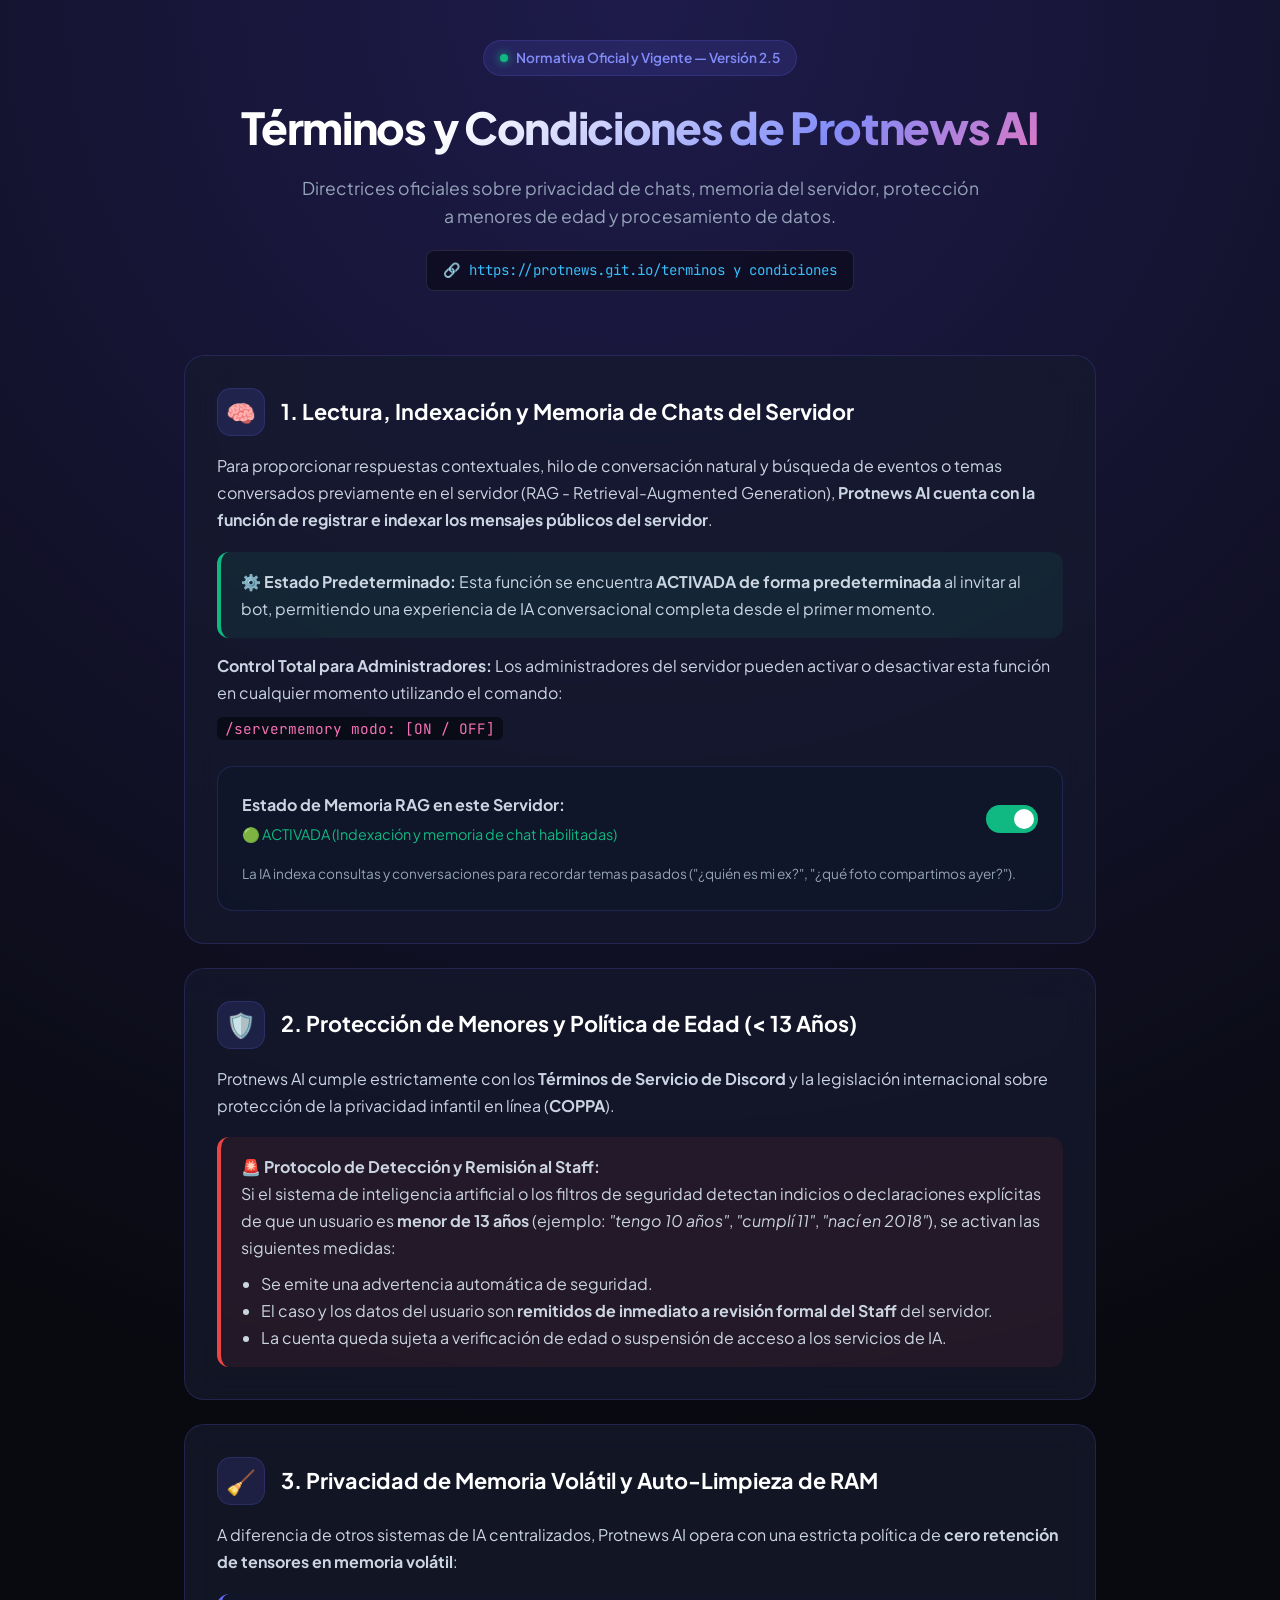
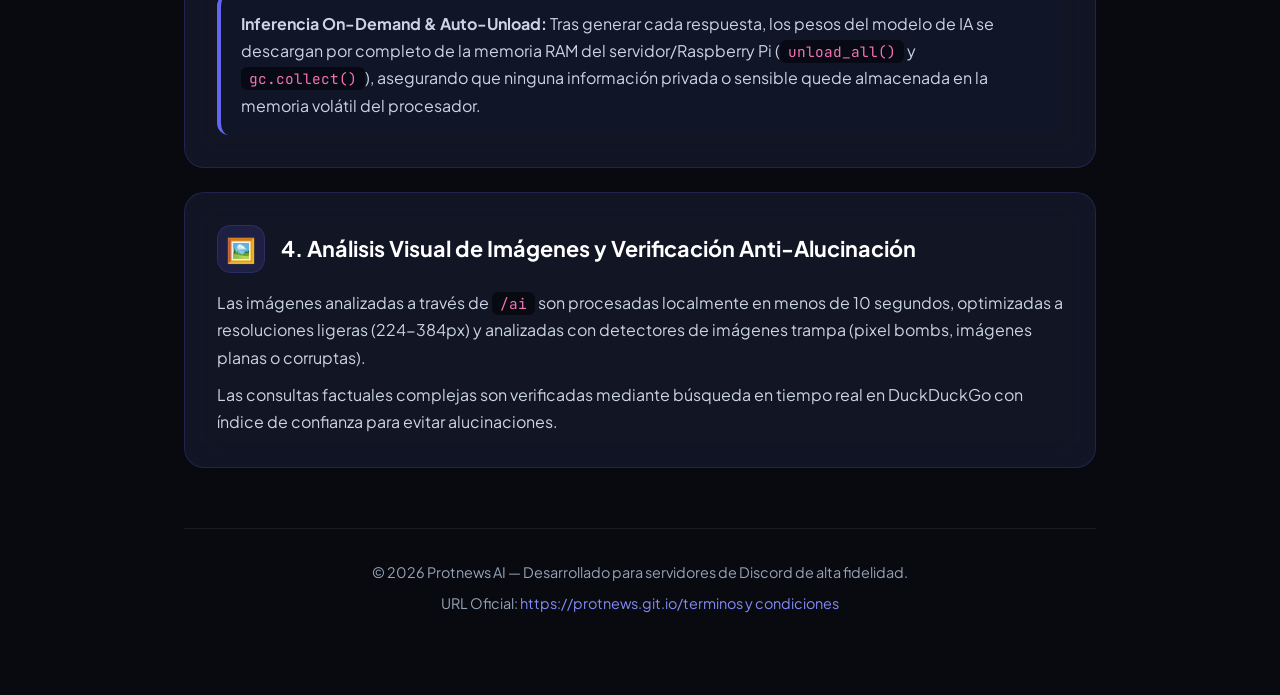
==== terminos/index.html @ dd557919 "docs: agregar pagina oficial de terminos y condiciones de Protnews AI" ====
<!DOCTYPE html>
<html lang="es">
<head>
  <meta charset="UTF-8">
  <meta name="viewport" content="width=device-width, initial-scale=1.0">
  <title>Términos y Condiciones — Protnews AI</title>
  <meta name="description" content="Términos y Condiciones de Uso, Privacidad, Memoria del Servidor y Protección a Menores de Protnews AI.">
  <link rel="preconnect" href="https://fonts.googleapis.com">
  <link rel="preconnect" href="https://fonts.gstatic.com" crossorigin>
  <link href="https://fonts.googleapis.com/css2?family=Plus+Jakarta+Sans:wght@400;500;600;700;800&family=JetBrains+Mono:wght@400;600&display=swap" rel="stylesheet">
  <style>
    :root {
      --bg-dark: #090a10;
      --bg-card: rgba(22, 27, 46, 0.7);
      --bg-card-hover: rgba(30, 37, 64, 0.85);
      --border-color: rgba(99, 102, 241, 0.2);
      --border-glow: rgba(99, 102, 241, 0.45);
      --primary: #6366f1;
      --primary-glow: #818cf8;
      --accent: #ec4899;
      --accent-glow: #f472b6;
      --text-main: #f8fafc;
      --text-muted: #94a3b8;
      --success: #10b981;
      --warning: #f59e0b;
      --danger: #ef4444;
    }

    * {
      box-sizing: border-box;
      margin: 0;
      padding: 0;
    }

    body {
      font-family: 'Plus Jakarta Sans', sans-serif;
      background: radial-gradient(circle at 50% 0%, #1e1b4b 0%, var(--bg-dark) 60%);
      color: var(--text-main);
      min-height: 100vh;
      line-height: 1.6;
      padding-bottom: 80px;
    }

    .container {
      max-width: 960px;
      margin: 0 auto;
      padding: 0 24px;
    }

    /* Navbar / Header */
    header {
      padding: 40px 0 24px;
      text-align: center;
      position: relative;
    }

    .badge {
      display: inline-flex;
      align-items: center;
      gap: 8px;
      background: rgba(99, 102, 241, 0.15);
      border: 1px solid var(--border-color);
      padding: 6px 16px;
      border-radius: 9999px;
      font-size: 0.85rem;
      font-weight: 600;
      color: var(--primary-glow);
      margin-bottom: 16px;
      backdrop-filter: blur(8px);
    }

    .badge-dot {
      width: 8px;
      height: 8px;
      background: var(--success);
      border-radius: 50%;
      box-shadow: 0 0 10px var(--success);
    }

    h1 {
      font-size: 2.75rem;
      font-weight: 800;
      letter-spacing: -0.03em;
      background: linear-gradient(135deg, #ffffff 30%, var(--primary-glow) 70%, var(--accent-glow) 100%);
      -webkit-background-clip: text;
      -webkit-text-fill-color: transparent;
      margin-bottom: 12px;
    }

    .subtitle {
      color: var(--text-muted);
      font-size: 1.1rem;
      max-width: 680px;
      margin: 0 auto 20px;
    }

    .official-url {
      font-family: 'JetBrains Mono', monospace;
      font-size: 0.88rem;
      background: rgba(0, 0, 0, 0.4);
      border: 1px solid rgba(255, 255, 255, 0.1);
      padding: 8px 16px;
      border-radius: 8px;
      color: #38bdf8;
      display: inline-block;
    }

    /* Policy Grid & Cards */
    .grid {
      display: flex;
      flex-direction: column;
      gap: 24px;
      margin-top: 40px;
    }

    .card {
      background: var(--bg-card);
      border: 1px solid var(--border-color);
      border-radius: 20px;
      padding: 32px;
      backdrop-filter: blur(16px);
      transition: all 0.25s ease;
      position: relative;
      overflow: hidden;
    }

    .card:hover {
      border-color: var(--border-glow);
      background: var(--bg-card-hover);
      box-shadow: 0 12px 30px -10px rgba(99, 102, 241, 0.2);
    }

    .card-header {
      display: flex;
      align-items: center;
      gap: 16px;
      margin-bottom: 16px;
    }

    .card-icon {
      width: 48px;
      height: 48px;
      border-radius: 14px;
      display: flex;
      align-items: center;
      justify-content: center;
      font-size: 1.5rem;
      background: rgba(99, 102, 241, 0.15);
      border: 1px solid var(--border-color);
    }

    .card-title {
      font-size: 1.35rem;
      font-weight: 700;
      color: #ffffff;
    }

    .card-content {
      color: #cbd5e1;
      font-size: 1rem;
      line-height: 1.7;
    }

    .highlight-box {
      margin-top: 18px;
      padding: 16px 20px;
      border-radius: 12px;
      background: rgba(15, 23, 42, 0.6);
      border-left: 4px solid var(--primary);
    }

    .highlight-box.warning {
      border-left-color: var(--warning);
      background: rgba(245, 158, 11, 0.08);
    }

    .highlight-box.danger {
      border-left-color: var(--danger);
      background: rgba(239, 68, 68, 0.08);
    }

    .highlight-box.success {
      border-left-color: var(--success);
      background: rgba(16, 185, 129, 0.08);
    }

    code {
      font-family: 'JetBrains Mono', monospace;
      background: rgba(0, 0, 0, 0.5);
      color: #f472b6;
      padding: 2px 8px;
      border-radius: 6px;
      font-size: 0.9em;
    }

    /* Interactive Simulator */
    .simulator {
      background: rgba(15, 23, 42, 0.8);
      border: 1px solid var(--border-color);
      border-radius: 16px;
      padding: 24px;
      margin-top: 24px;
    }

    .sim-header {
      display: flex;
      justify-content: space-between;
      align-items: center;
      margin-bottom: 16px;
    }

    .toggle-switch {
      position: relative;
      display: inline-block;
      width: 52px;
      height: 28px;
    }

    .toggle-switch input {
      opacity: 0;
      width: 0;
      height: 0;
    }

    .slider {
      position: absolute;
      cursor: pointer;
      top: 0;
      left: 0;
      right: 0;
      bottom: 0;
      background-color: #334155;
      transition: .3s;
      border-radius: 34px;
    }

    .slider:before {
      position: absolute;
      content: "";
      height: 20px;
      width: 20px;
      left: 4px;
      bottom: 4px;
      background-color: white;
      transition: .3s;
      border-radius: 50%;
    }

    input:checked + .slider {
      background-color: var(--success);
    }

    input:checked + .slider:before {
      transform: translateX(24px);
    }

    /* Footer */
    footer {
      text-align: center;
      margin-top: 60px;
      color: var(--text-muted);
      font-size: 0.9rem;
      border-top: 1px solid rgba(255, 255, 255, 0.08);
      padding-top: 32px;
    }

    footer a {
      color: var(--primary-glow);
      text-decoration: none;
    }

    footer a:hover {
      text-decoration: underline;
    }
  </style>
</head>
<body>

  <div class="container">
    <header>
      <div class="badge">
        <span class="badge-dot"></span>
        Normativa Oficial y Vigente — Versión 2.5
      </div>
      <h1>Términos y Condiciones de Protnews AI</h1>
      <p class="subtitle">
        Directrices oficiales sobre privacidad de chats, memoria del servidor, protección a menores de edad y procesamiento de datos.
      </p>
      <div class="official-url">
        🔗 https://protnews.git.io/terminos y condiciones
      </div>
    </header>

    <div class="grid">

      <!-- Cláusula 1: Memoria e Indexación de Chats (RAG) -->
      <article class="card">
        <div class="card-header">
          <div class="card-icon">🧠</div>
          <h2 class="card-title">1. Lectura, Indexación y Memoria de Chats del Servidor</h2>
        </div>
        <div class="card-content">
          <p>
            Para proporcionar respuestas contextuales, hilo de conversación natural y búsqueda de eventos o temas conversados previamente en el servidor (RAG - Retrieval-Augmented Generation), <strong>Protnews AI cuenta con la función de registrar e indexar los mensajes públicos del servidor</strong>.
          </p>
          
          <div class="highlight-box success">
            <strong>⚙️ Estado Predeterminado:</strong> Esta función se encuentra <strong>ACTIVADA de forma predeterminada</strong> al invitar al bot, permitiendo una experiencia de IA conversacional completa desde el primer momento.
          </div>

          <p style="margin-top: 14px;">
            <strong>Control Total para Administradores:</strong> Los administradores del servidor pueden activar o desactivar esta función en cualquier momento utilizando el comando:
          </p>
          <p style="margin-top: 8px;">
            <code>/servermemory modo: [ON / OFF]</code>
          </p>

          <!-- Simulador interactivo -->
          <div class="simulator">
            <div class="sim-header">
              <div>
                <strong>Estado de Memoria RAG en este Servidor:</strong>
                <div id="sim-status" style="color: var(--success); font-size: 0.9rem; margin-top: 4px;">
                  🟢 ACTIVADA (Indexación y memoria de chat habilitadas)
                </div>
              </div>
              <label class="toggle-switch">
                <input type="checkbox" id="sim-toggle" checked onchange="toggleSimMemory(this)">
                <span class="slider"></span>
              </label>
            </div>
            <p style="font-size: 0.85rem; color: var(--text-muted);" id="sim-desc">
              La IA indexa consultas y conversaciones para recordar temas pasados ("¿quién es mi ex?", "¿qué foto compartimos ayer?").
            </p>
          </div>
        </div>
      </article>

      <!-- Cláusula 2: Protección a Menores de 13 Años -->
      <article class="card">
        <div class="card-header">
          <div class="card-icon">🛡️</div>
          <h2 class="card-title">2. Protección de Menores y Política de Edad (< 13 Años)</h2>
        </div>
        <div class="card-content">
          <p>
            Protnews AI cumple estrictamente con los <strong>Términos de Servicio de Discord</strong> y la legislación internacional sobre protección de la privacidad infantil en línea (<strong>COPPA</strong>).
          </p>

          <div class="highlight-box danger">
            <strong>🚨 Protocolo de Detección y Remisión al Staff:</strong><br>
            Si el sistema de inteligencia artificial o los filtros de seguridad detectan indicios o declaraciones explícitas de que un usuario es <strong>menor de 13 años</strong> (ejemplo: <em>"tengo 10 años"</em>, <em>"cumplí 11"</em>, <em>"nací en 2018"</em>), se activan las siguientes medidas:
            <ul style="margin-left: 20px; margin-top: 8px;">
              <li>Se emite una advertencia automática de seguridad.</li>
              <li>El caso y los datos del usuario son <strong>remitidos de inmediato a revisión formal del Staff</strong> del servidor.</li>
              <li>La cuenta queda sujeta a verificación de edad o suspensión de acceso a los servicios de IA.</li>
            </ul>
          </div>
        </div>
      </article>

      <!-- Cláusula 3: Privacidad Volátil y Auto-Limpieza de RAM -->
      <article class="card">
        <div class="card-header">
          <div class="card-icon">🧹</div>
          <h2 class="card-title">3. Privacidad de Memoria Volátil y Auto-Limpieza de RAM</h2>
        </div>
        <div class="card-content">
          <p>
            A diferencia de otros sistemas de IA centralizados, Protnews AI opera con una estricta política de <strong>cero retención de tensores en memoria volátil</strong>:
          </p>
          <div class="highlight-box">
            <strong>Inferencia On-Demand & Auto-Unload:</strong> Tras generar cada respuesta, los pesos del modelo de IA se descargan por completo de la memoria RAM del servidor/Raspberry Pi (<code>unload_all()</code> y <code>gc.collect()</code>), asegurando que ninguna información privada o sensible quede almacenada en la memoria volátil del procesador.
          </div>
        </div>
      </article>

      <!-- Cláusula 4: Análisis de Imágenes y Verificación Web -->
      <article class="card">
        <div class="card-header">
          <div class="card-icon">🖼️</div>
          <h2 class="card-title">4. Análisis Visual de Imágenes y Verificación Anti-Alucinación</h2>
        </div>
        <div class="card-content">
          <p>
            Las imágenes analizadas a través de <code>/ai</code> son procesadas localmente en menos de 10 segundos, optimizadas a resoluciones ligeras (224-384px) y analizadas con detectores de imágenes trampa (pixel bombs, imágenes planas o corruptas).
          </p>
          <p style="margin-top: 10px;">
            Las consultas factuales complejas son verificadas mediante búsqueda en tiempo real en DuckDuckGo con índice de confianza para evitar alucinaciones.
          </p>
        </div>
      </article>

    </div>

    <footer>
      <p>© 2026 Protnews AI — Desarrollado para servidores de Discord de alta fidelidad.</p>
      <p style="margin-top: 8px;">
        URL Oficial: <a href="https://protnews.git.io/terminos">https://protnews.git.io/terminos y condiciones</a>
      </p>
    </footer>
  </div>

  <script>
    function toggleSimMemory(checkbox) {
      const statusEl = document.getElementById("sim-status");
      const descEl = document.getElementById("sim-desc");
      if (checkbox.checked) {
        statusEl.innerHTML = "🟢 ACTIVADA (Indexación y memoria de chat habilitadas)";
        statusEl.style.color = "var(--success)";
        descEl.innerText = "La IA indexa consultas y conversaciones para recordar temas pasados ('¿quién es mi ex?', '¿qué foto compartimos ayer?').";
      } else {
        statusEl.innerHTML = "🔴 DESACTIVADA (Modo de privacidad estricta activado)";
        statusEl.style.color = "var(--warning)";
        descEl.innerText = "La IA solo responderá preguntas directas sin almacenar ni buscar contexto de mensajes históricos del servidor.";
      }
    }
  </script>
</body>
</html>
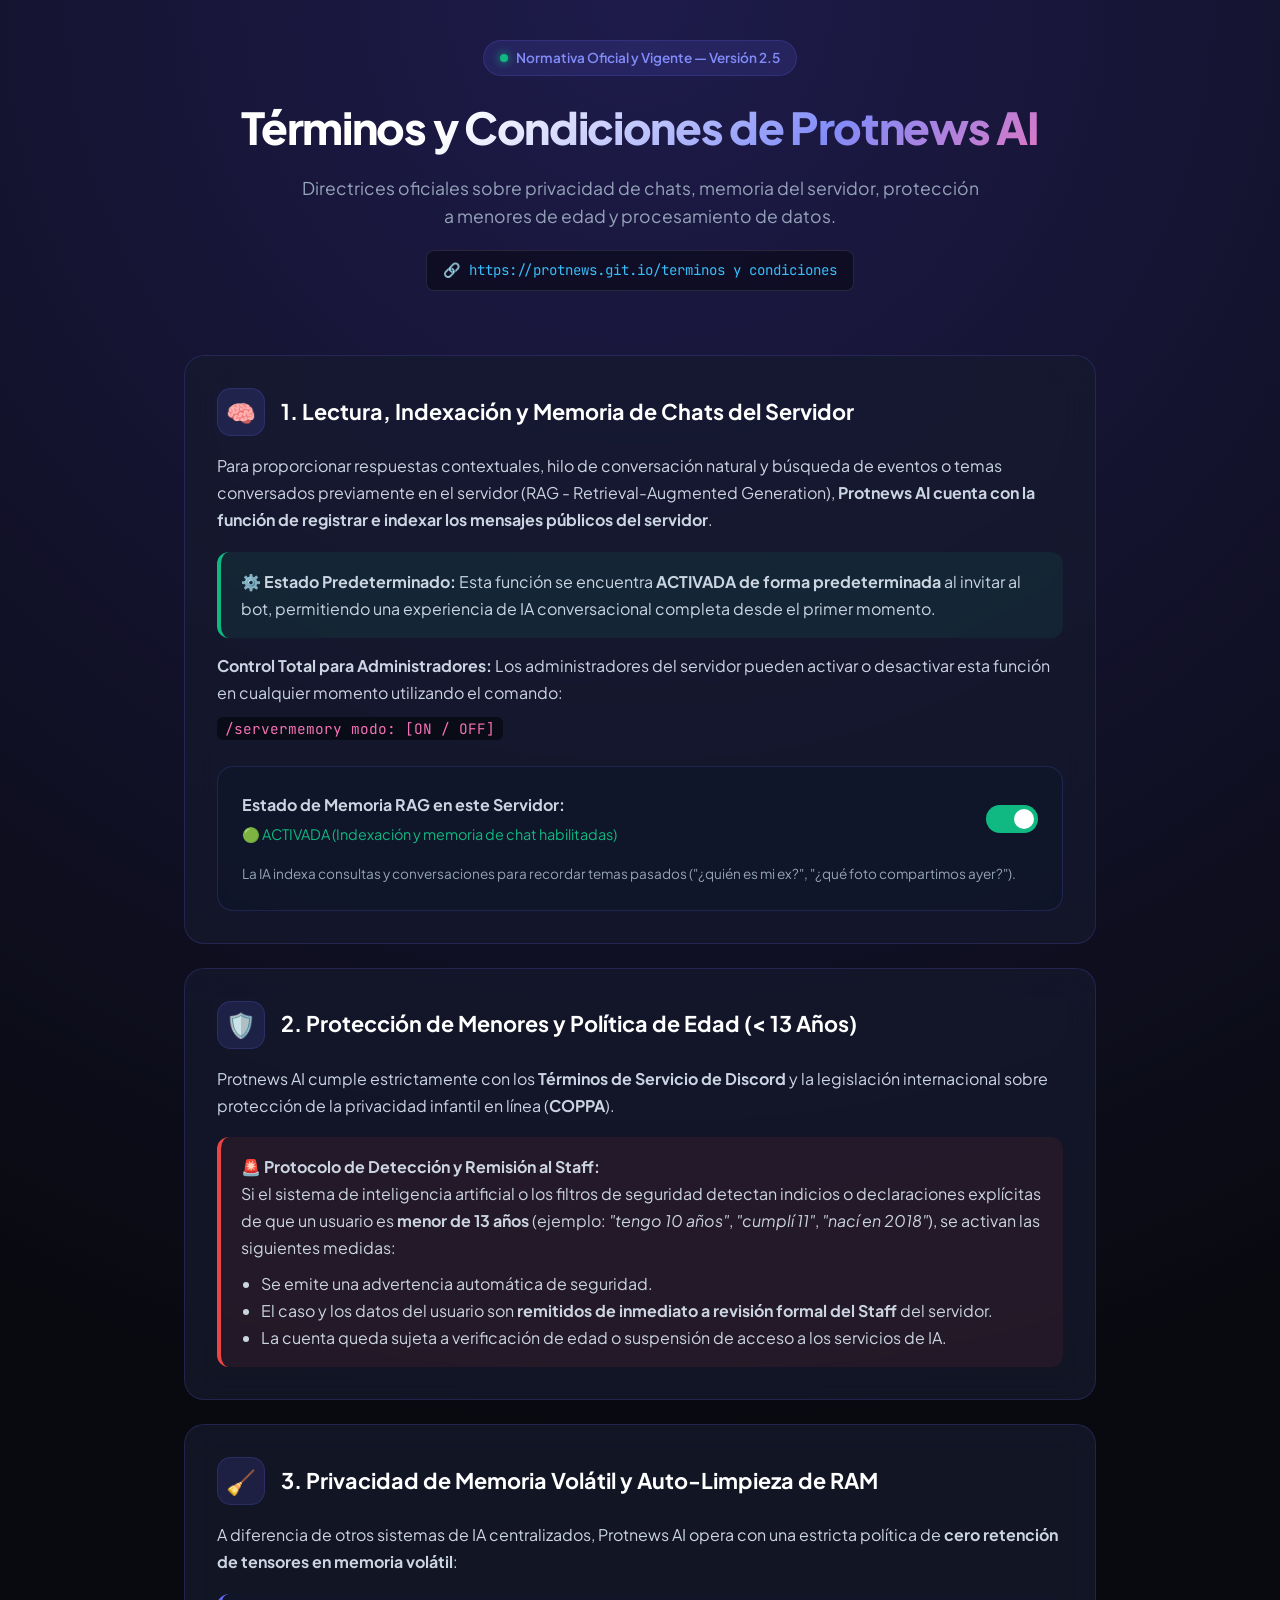
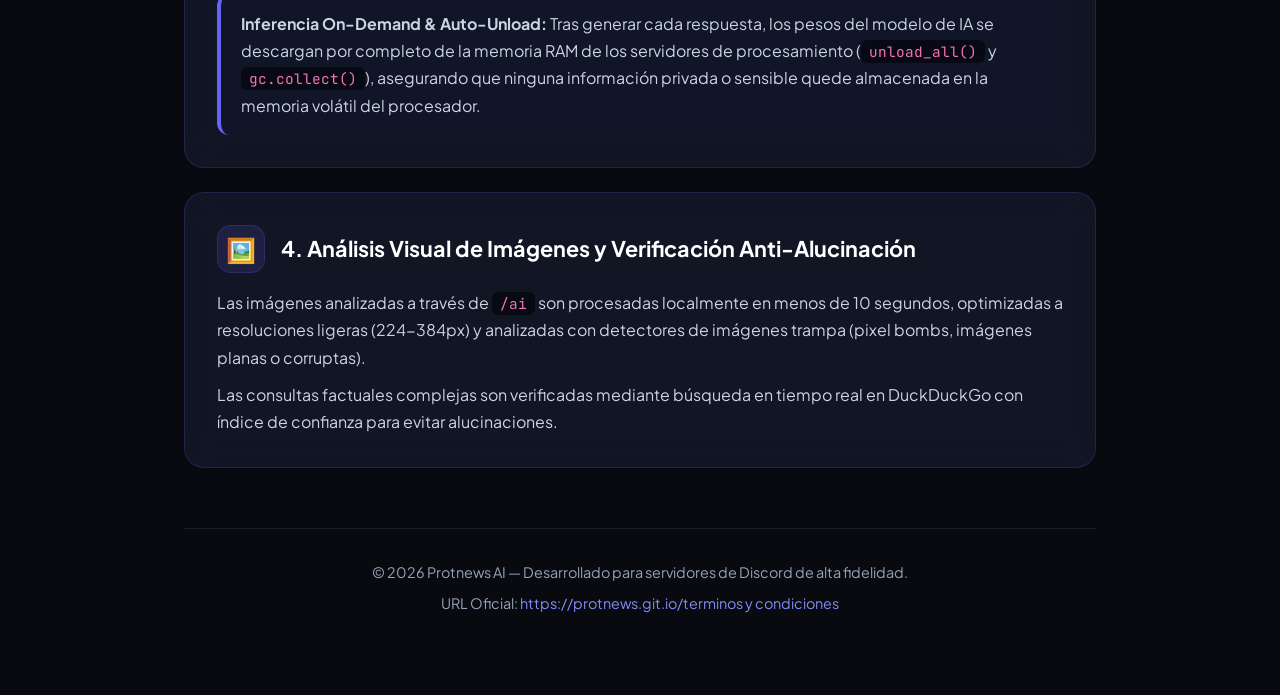
==== commit 78ce0d12: "docs: sanitizar terminos eliminando referencias a dispositivos de hardware" ====
--- a/terminos/index.html
+++ b/terminos/index.html
@@ -370,7 +370,7 @@
             A diferencia de otros sistemas de IA centralizados, Protnews AI opera con una estricta política de <strong>cero retención de tensores en memoria volátil</strong>:
           </p>
           <div class="highlight-box">
-            <strong>Inferencia On-Demand & Auto-Unload:</strong> Tras generar cada respuesta, los pesos del modelo de IA se descargan por completo de la memoria RAM del servidor/Raspberry Pi (<code>unload_all()</code> y <code>gc.collect()</code>), asegurando que ninguna información privada o sensible quede almacenada en la memoria volátil del procesador.
+            <strong>Inferencia On-Demand & Auto-Unload:</strong> Tras generar cada respuesta, los pesos del modelo de IA se descargan por completo de la memoria RAM de los servidores de procesamiento (<code>unload_all()</code> y <code>gc.collect()</code>), asegurando que ninguna información privada o sensible quede almacenada en la memoria volátil del procesador.
           </div>
         </div>
       </article>
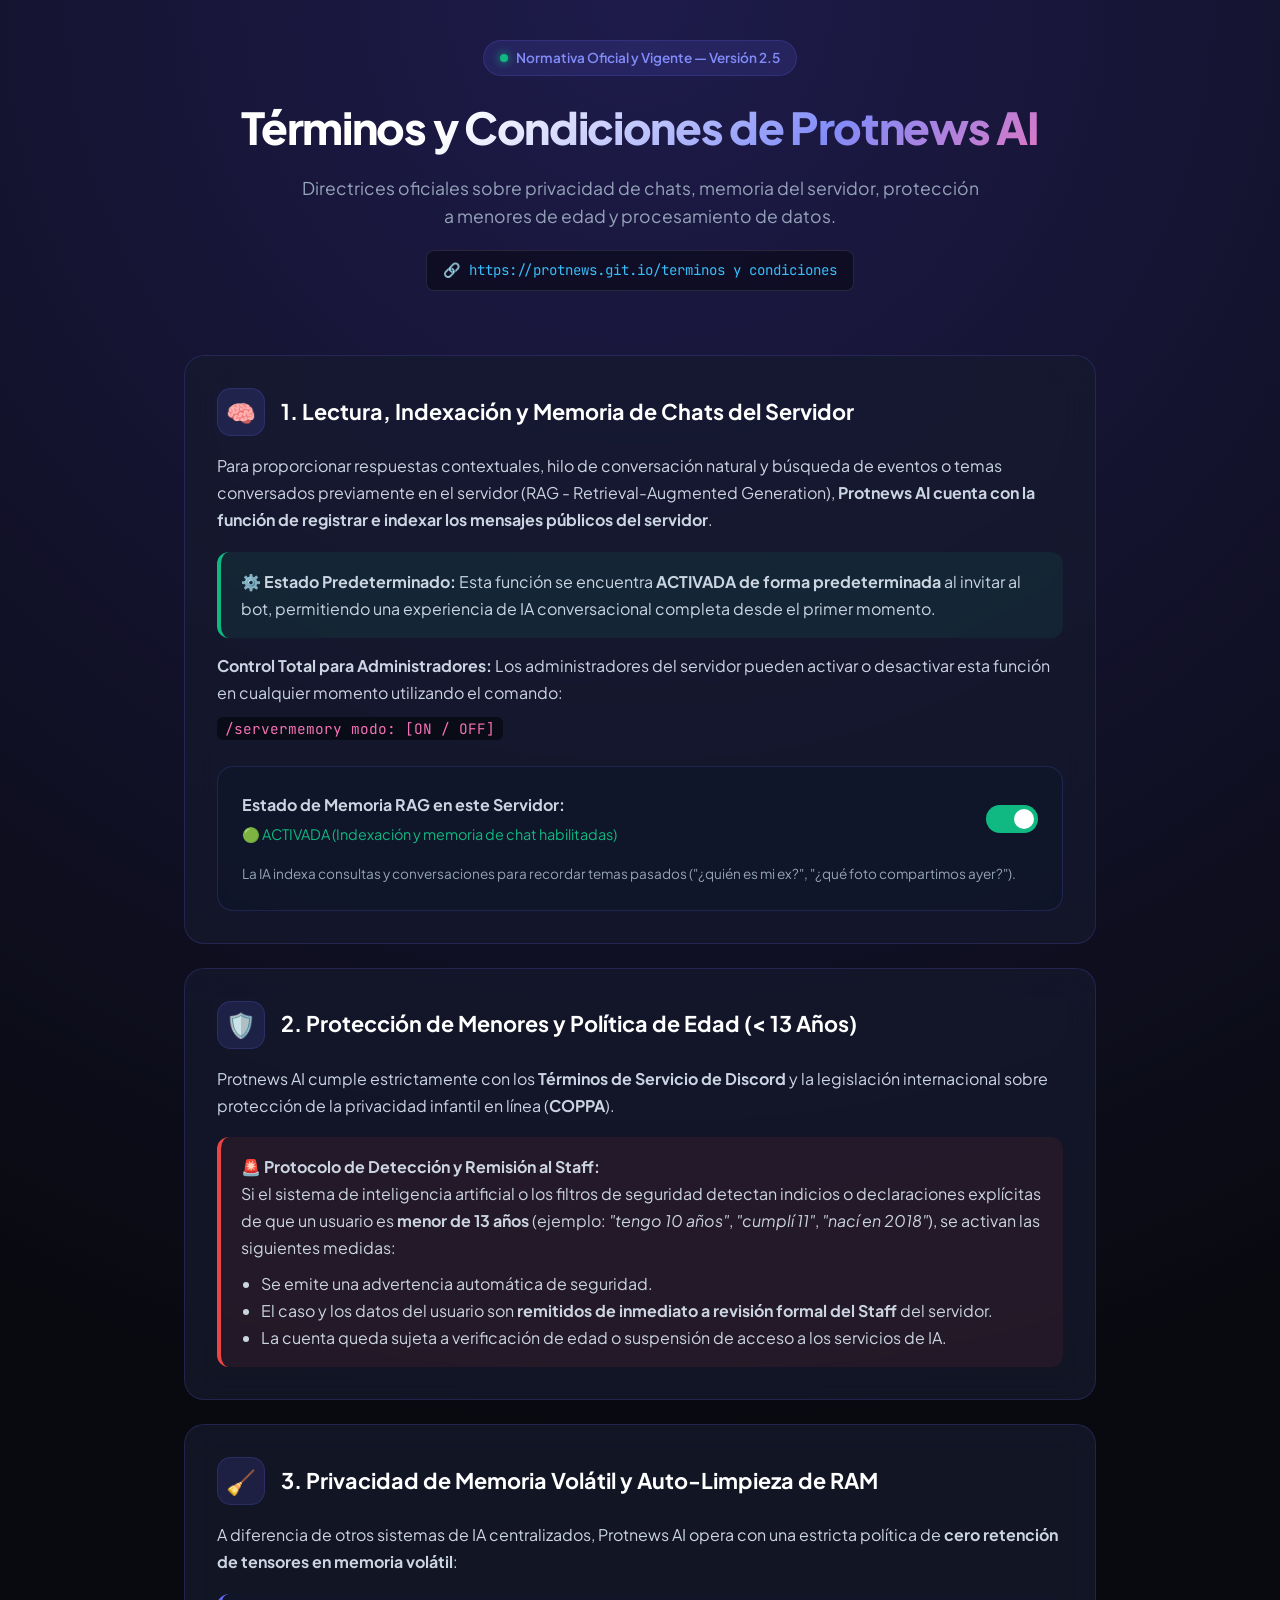
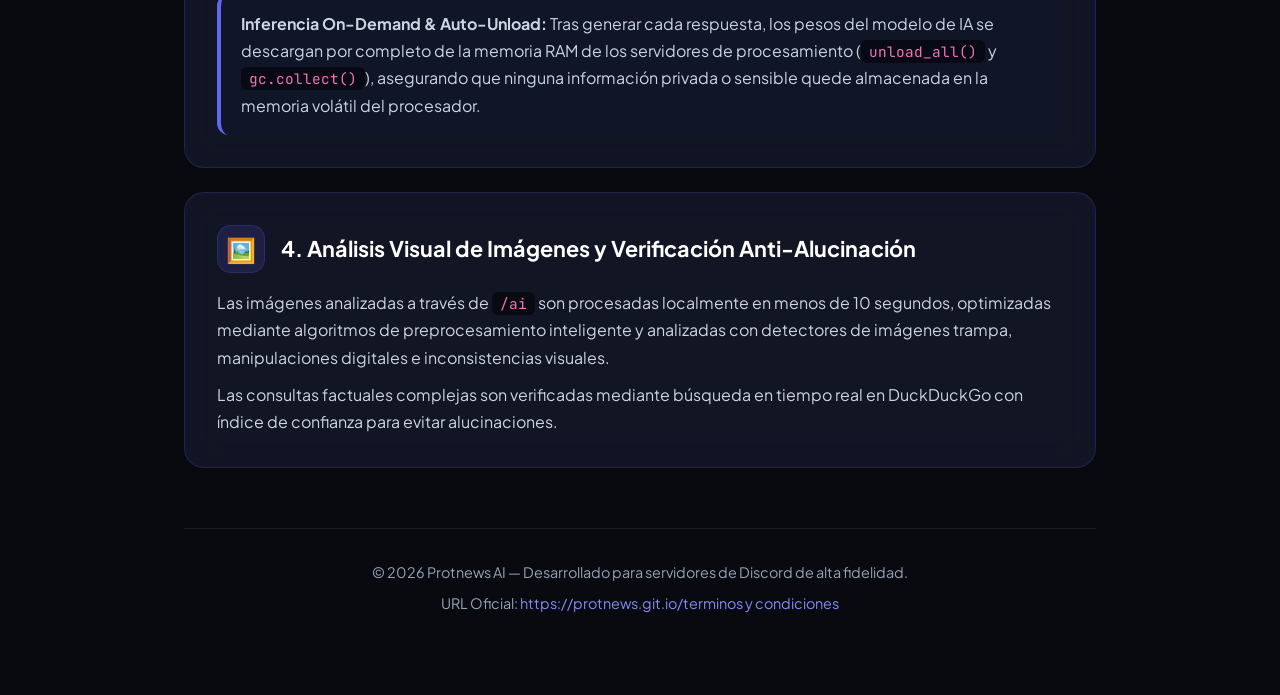
==== commit d0ceb0ad: "docs: reemplazar detalles técnicos de resolución por descripción profesional" ====
--- a/terminos/index.html
+++ b/terminos/index.html
@@ -383,7 +383,7 @@
         </div>
         <div class="card-content">
           <p>
-            Las imágenes analizadas a través de <code>/ai</code> son procesadas localmente en menos de 10 segundos, optimizadas a resoluciones ligeras (224-384px) y analizadas con detectores de imágenes trampa (pixel bombs, imágenes planas o corruptas).
+            Las imágenes analizadas a través de <code>/ai</code> son procesadas localmente en menos de 10 segundos, optimizadas mediante algoritmos de preprocesamiento inteligente y analizadas con detectores de imágenes trampa, manipulaciones digitales e inconsistencias visuales.
           </p>
           <p style="margin-top: 10px;">
             Las consultas factuales complejas son verificadas mediante búsqueda en tiempo real en DuckDuckGo con índice de confianza para evitar alucinaciones.
